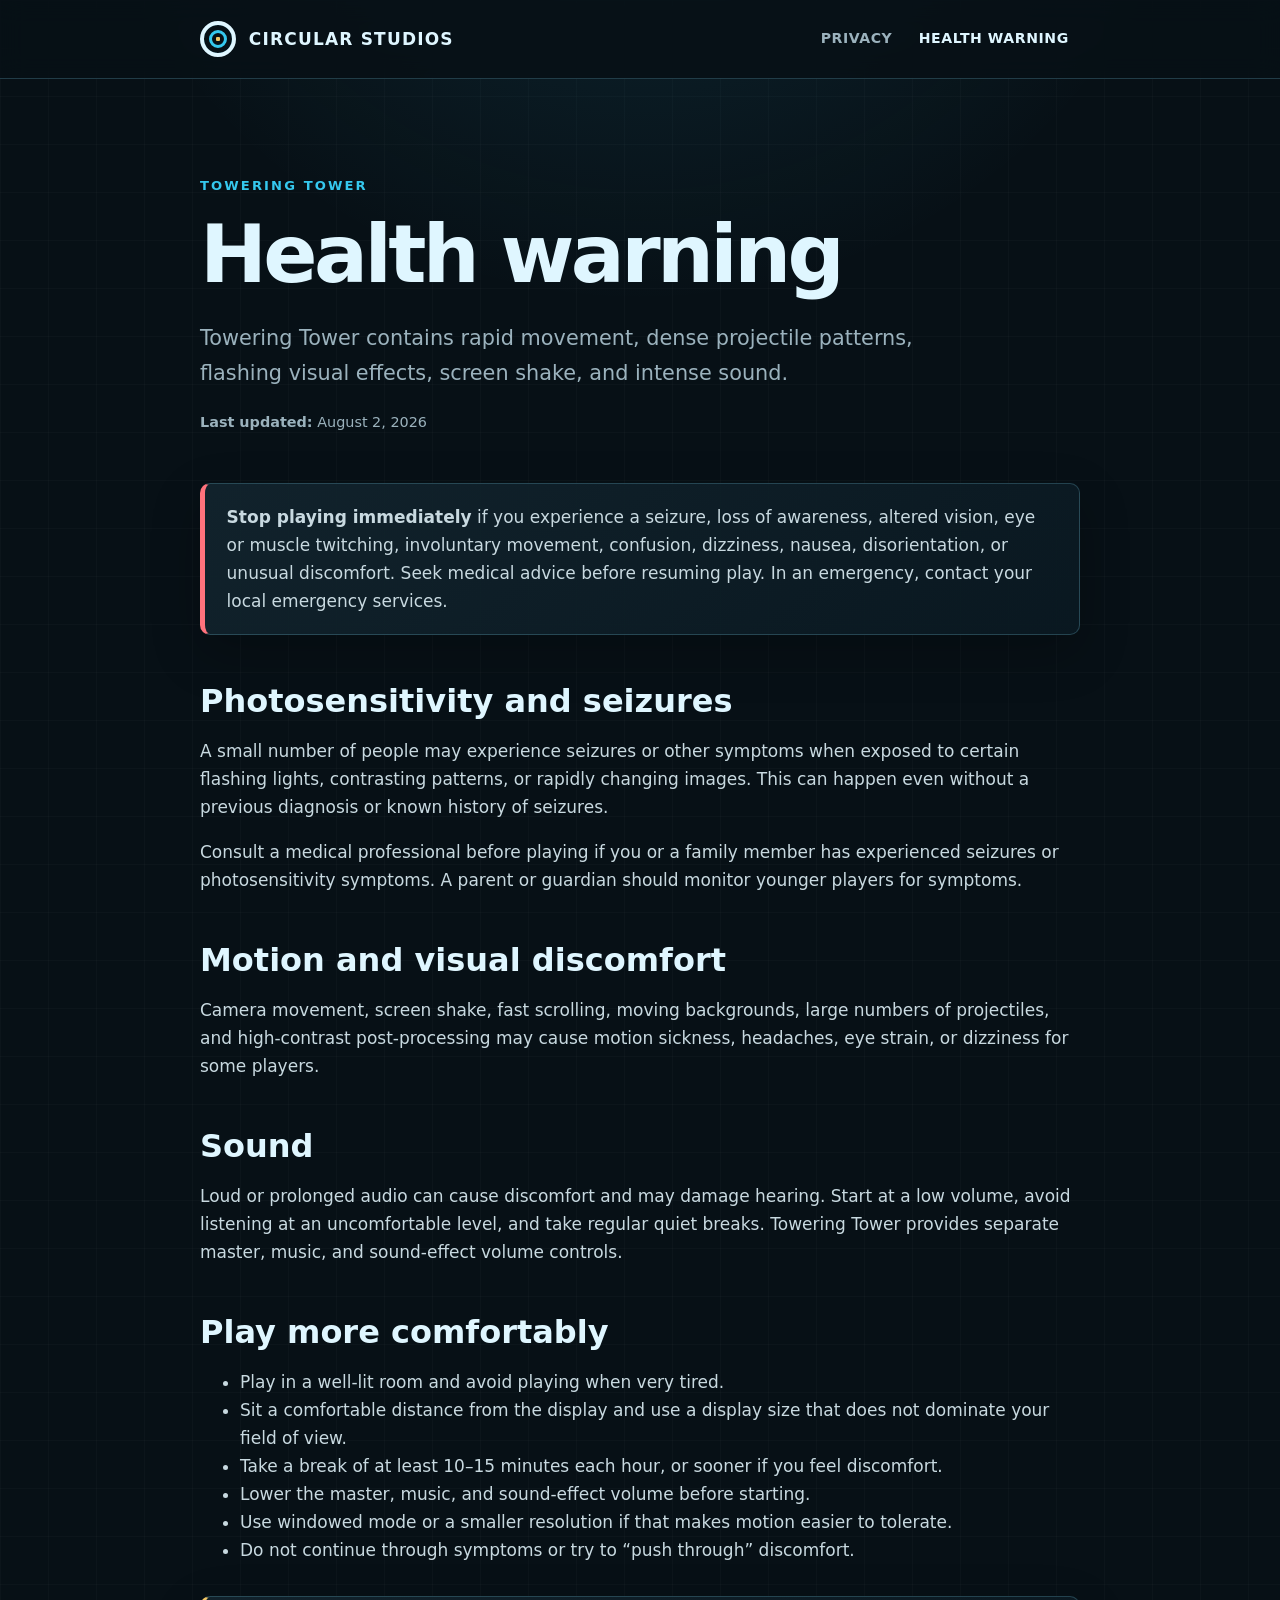
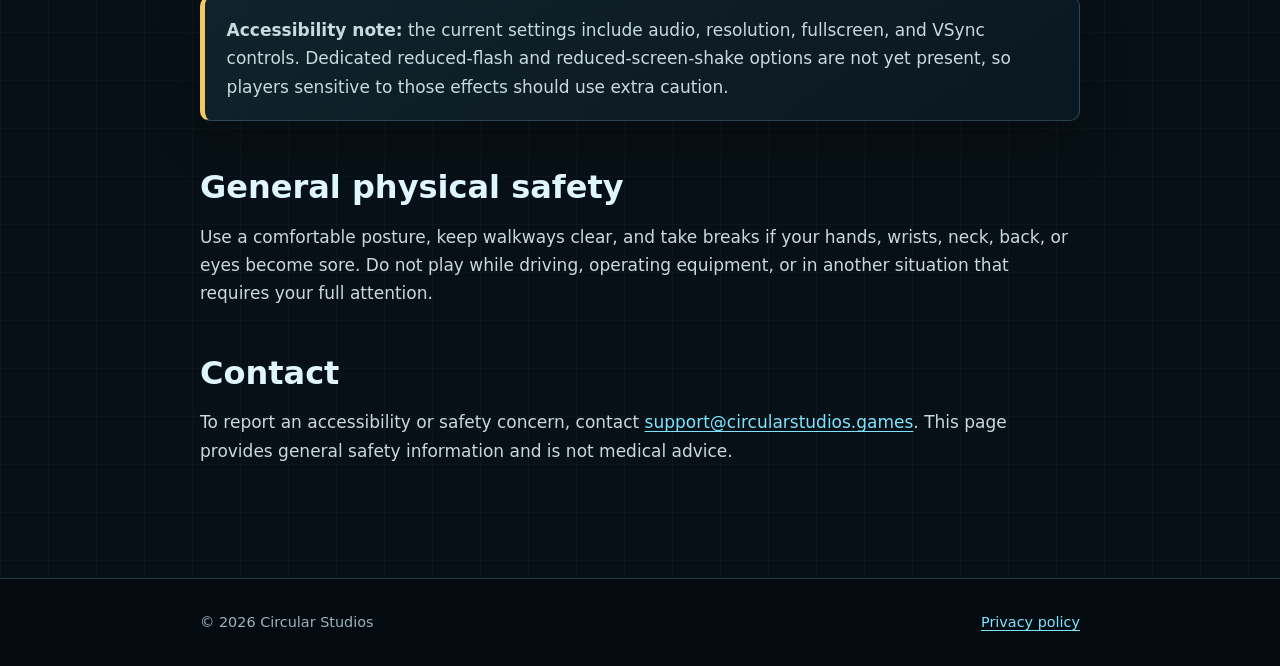
==== Marketing/LegalSite/health/index.html @ bb386722 "Profesh" ====
<!doctype html>
<html lang="en">
<head>
  <meta charset="utf-8">
  <meta name="viewport" content="width=device-width, initial-scale=1">
  <meta name="description" content="Health and photosensitivity warning for Towering Tower by Circular Studios.">
  <title>Health Warning | Towering Tower</title>
  <link rel="stylesheet" href="../assets/site.css">
</head>
<body>
  <header class="site-header">
    <div class="header-inner">
      <a class="brand" href="../" aria-label="Circular Studios home">
        <span class="brand-mark" aria-hidden="true"></span>
        <span>Circular Studios</span>
      </a>
      <nav class="nav" aria-label="Legal pages">
        <a href="../privacy/">Privacy</a>
        <a href="./" aria-current="page">Health warning</a>
      </nav>
    </div>
  </header>

  <main class="page">
    <div class="hero">
      <p class="eyebrow">Towering Tower</p>
      <h1>Health warning</h1>
      <p class="lede">Towering Tower contains rapid movement, dense projectile patterns, flashing visual effects, screen shake, and intense sound.</p>
      <p class="updated"><strong>Last updated:</strong> August 2, 2026</p>
    </div>

    <div class="notice urgent">
      <p><strong>Stop playing immediately</strong> if you experience a seizure, loss of awareness, altered vision, eye or muscle twitching, involuntary movement, confusion, dizziness, nausea, disorientation, or unusual discomfort. Seek medical advice before resuming play. In an emergency, contact your local emergency services.</p>
    </div>

    <section>
      <h2>Photosensitivity and seizures</h2>
      <p>A small number of people may experience seizures or other symptoms when exposed to certain flashing lights, contrasting patterns, or rapidly changing images. This can happen even without a previous diagnosis or known history of seizures.</p>
      <p>Consult a medical professional before playing if you or a family member has experienced seizures or photosensitivity symptoms. A parent or guardian should monitor younger players for symptoms.</p>
    </section>

    <section>
      <h2>Motion and visual discomfort</h2>
      <p>Camera movement, screen shake, fast scrolling, moving backgrounds, large numbers of projectiles, and high-contrast post-processing may cause motion sickness, headaches, eye strain, or dizziness for some players.</p>
    </section>

    <section>
      <h2>Sound</h2>
      <p>Loud or prolonged audio can cause discomfort and may damage hearing. Start at a low volume, avoid listening at an uncomfortable level, and take regular quiet breaks. Towering Tower provides separate master, music, and sound-effect volume controls.</p>
    </section>

    <section>
      <h2>Play more comfortably</h2>
      <ul>
        <li>Play in a well-lit room and avoid playing when very tired.</li>
        <li>Sit a comfortable distance from the display and use a display size that does not dominate your field of view.</li>
        <li>Take a break of at least 10–15 minutes each hour, or sooner if you feel discomfort.</li>
        <li>Lower the master, music, and sound-effect volume before starting.</li>
        <li>Use windowed mode or a smaller resolution if that makes motion easier to tolerate.</li>
        <li>Do not continue through symptoms or try to “push through” discomfort.</li>
      </ul>
    </section>

    <div class="notice warning">
      <p><strong>Accessibility note:</strong> the current settings include audio, resolution, fullscreen, and VSync controls. Dedicated reduced-flash and reduced-screen-shake options are not yet present, so players sensitive to those effects should use extra caution.</p>
    </div>

    <section>
      <h2>General physical safety</h2>
      <p>Use a comfortable posture, keep walkways clear, and take breaks if your hands, wrists, neck, back, or eyes become sore. Do not play while driving, operating equipment, or in another situation that requires your full attention.</p>
    </section>

    <section>
      <h2>Contact</h2>
      <p>To report an accessibility or safety concern, contact <a href="mailto:support@circularstudios.games">support@circularstudios.games</a>. This page provides general safety information and is not medical advice.</p>
    </section>
  </main>

  <footer class="site-footer">
    <div class="footer-inner">
      <p>© 2026 Circular Studios</p>
      <p><a href="../privacy/">Privacy policy</a></p>
    </div>
  </footer>
</body>
</html>
---- Marketing/LegalSite/assets/site.css ----
:root {
  color-scheme: dark;
  --ink: #071016;
  --panel: #0d1a22;
  --panel-soft: #12242d;
  --ice: #dff6ff;
  --muted: #9bb2bd;
  --cyan: #35c8ee;
  --cyan-dark: #167a9b;
  --gold: #f2c765;
  --danger: #ff727c;
  --line: rgba(128, 219, 244, 0.22);
  --content: 880px;
}

* {
  box-sizing: border-box;
}

html {
  background: var(--ink);
  scroll-behavior: smooth;
}

body {
  min-height: 100vh;
  margin: 0;
  color: var(--ice);
  background:
    radial-gradient(circle at 50% -12%, rgba(53, 200, 238, 0.15), transparent 36rem),
    linear-gradient(rgba(255, 255, 255, 0.018) 1px, transparent 1px),
    linear-gradient(90deg, rgba(255, 255, 255, 0.018) 1px, transparent 1px),
    var(--ink);
  background-size: auto, 48px 48px, 48px 48px, auto;
  font-family: Inter, ui-sans-serif, system-ui, -apple-system, BlinkMacSystemFont, "Segoe UI", sans-serif;
  font-size: 17px;
  line-height: 1.65;
}

a {
  color: #7ce4ff;
  text-decoration-thickness: 1px;
  text-underline-offset: 0.2em;
}

a:hover {
  color: white;
}

a:focus-visible {
  border-radius: 3px;
  outline: 3px solid var(--gold);
  outline-offset: 4px;
}

.site-header {
  border-bottom: 1px solid var(--line);
  background: rgba(7, 16, 22, 0.88);
  backdrop-filter: blur(12px);
}

.header-inner,
.page,
.footer-inner {
  width: min(calc(100% - 2rem), var(--content));
  margin-inline: auto;
}

.header-inner {
  display: flex;
  align-items: center;
  justify-content: space-between;
  min-height: 78px;
  gap: 1rem;
}

.brand {
  display: inline-flex;
  align-items: center;
  gap: 0.8rem;
  color: var(--ice);
  font-weight: 900;
  letter-spacing: 0.07em;
  text-decoration: none;
  text-transform: uppercase;
}

.brand-mark {
  position: relative;
  display: inline-block;
  width: 36px;
  height: 36px;
  flex: 0 0 auto;
  border: 4px solid var(--ice);
  border-radius: 50%;
  box-shadow: inset 0 0 0 5px var(--ink), inset 0 0 0 8px var(--cyan);
}

.brand-mark::after {
  position: absolute;
  inset: 12px;
  border-radius: 1px;
  background: var(--gold);
  content: "";
}

.nav {
  display: flex;
  flex-wrap: wrap;
  gap: 0.25rem;
}

.nav a {
  padding: 0.5rem 0.7rem;
  color: var(--muted);
  font-size: 0.88rem;
  font-weight: 800;
  letter-spacing: 0.04em;
  text-decoration: none;
  text-transform: uppercase;
}

.nav a[aria-current="page"],
.nav a:hover {
  color: var(--ice);
}

.page {
  padding-block: clamp(3rem, 8vw, 6rem);
}

.hero {
  max-width: 740px;
  margin-bottom: 3rem;
}

.eyebrow {
  margin: 0 0 0.75rem;
  color: var(--cyan);
  font-size: 0.82rem;
  font-weight: 900;
  letter-spacing: 0.16em;
  text-transform: uppercase;
}

h1,
h2,
h3 {
  line-height: 1.15;
  text-wrap: balance;
}

h1 {
  margin: 0 0 1rem;
  font-size: clamp(2.4rem, 8vw, 5rem);
  letter-spacing: -0.045em;
}

h2 {
  margin: 3rem 0 0.8rem;
  font-size: clamp(1.5rem, 4vw, 2rem);
}

h3 {
  margin: 1.8rem 0 0.5rem;
  font-size: 1.12rem;
}

p,
li {
  color: #c8d9e0;
}

.lede {
  color: var(--muted);
  font-size: clamp(1.08rem, 2.2vw, 1.3rem);
}

.updated {
  color: var(--muted);
  font-size: 0.9rem;
}

.card-grid {
  display: grid;
  grid-template-columns: repeat(2, minmax(0, 1fr));
  gap: 1rem;
  margin-top: 2rem;
}

.card,
.notice {
  border: 1px solid var(--line);
  border-radius: 10px;
  background: linear-gradient(145deg, rgba(18, 36, 45, 0.95), rgba(10, 25, 33, 0.95));
  box-shadow: 0 18px 50px rgba(0, 0, 0, 0.24);
}

.card {
  display: block;
  min-height: 210px;
  padding: 1.5rem;
  color: inherit;
  text-decoration: none;
  transition: transform 150ms ease, border-color 150ms ease;
}

.card:hover {
  border-color: rgba(124, 228, 255, 0.72);
  transform: translateY(-3px);
}

.card h2 {
  margin-top: 0.5rem;
}

.card p {
  margin-bottom: 0;
}

.notice {
  margin: 2rem 0;
  padding: 1.2rem 1.35rem;
  border-left: 5px solid var(--cyan);
}

.notice.warning {
  border-left-color: var(--gold);
}

.notice.urgent {
  border-left-color: var(--danger);
}

.notice > :first-child {
  margin-top: 0;
}

.notice > :last-child {
  margin-bottom: 0;
}

.contents {
  margin: 2rem 0 3rem;
  padding: 1.2rem 1.4rem;
  border: 1px solid var(--line);
  border-radius: 8px;
  background: rgba(13, 26, 34, 0.72);
}

.contents strong {
  display: block;
  margin-bottom: 0.5rem;
}

.contents ol {
  margin: 0;
  padding-left: 1.3rem;
  columns: 2;
}

.contents li {
  break-inside: avoid;
  margin-bottom: 0.3rem;
}

section {
  scroll-margin-top: 1rem;
}

code {
  padding: 0.12em 0.35em;
  border: 1px solid var(--line);
  border-radius: 4px;
  background: var(--panel);
  color: var(--ice);
}

.site-footer {
  border-top: 1px solid var(--line);
  background: rgba(4, 11, 15, 0.72);
}

.footer-inner {
  display: flex;
  justify-content: space-between;
  gap: 1rem;
  padding-block: 2rem;
}

.footer-inner p {
  margin: 0;
  color: var(--muted);
  font-size: 0.9rem;
}

@media (max-width: 650px) {
  .header-inner,
  .footer-inner {
    align-items: flex-start;
    flex-direction: column;
    padding-block: 1rem;
  }

  .card-grid {
    grid-template-columns: 1fr;
  }

  .contents ol {
    columns: 1;
  }
}

@media print {
  body {
    color: #111;
    background: white;
    font-size: 11pt;
  }

  .site-header,
  .site-footer,
  .contents {
    display: none;
  }

  p,
  li,
  a {
    color: #111;
  }

  .page {
    width: 100%;
    padding: 0;
  }

  .notice {
    box-shadow: none;
  }
}
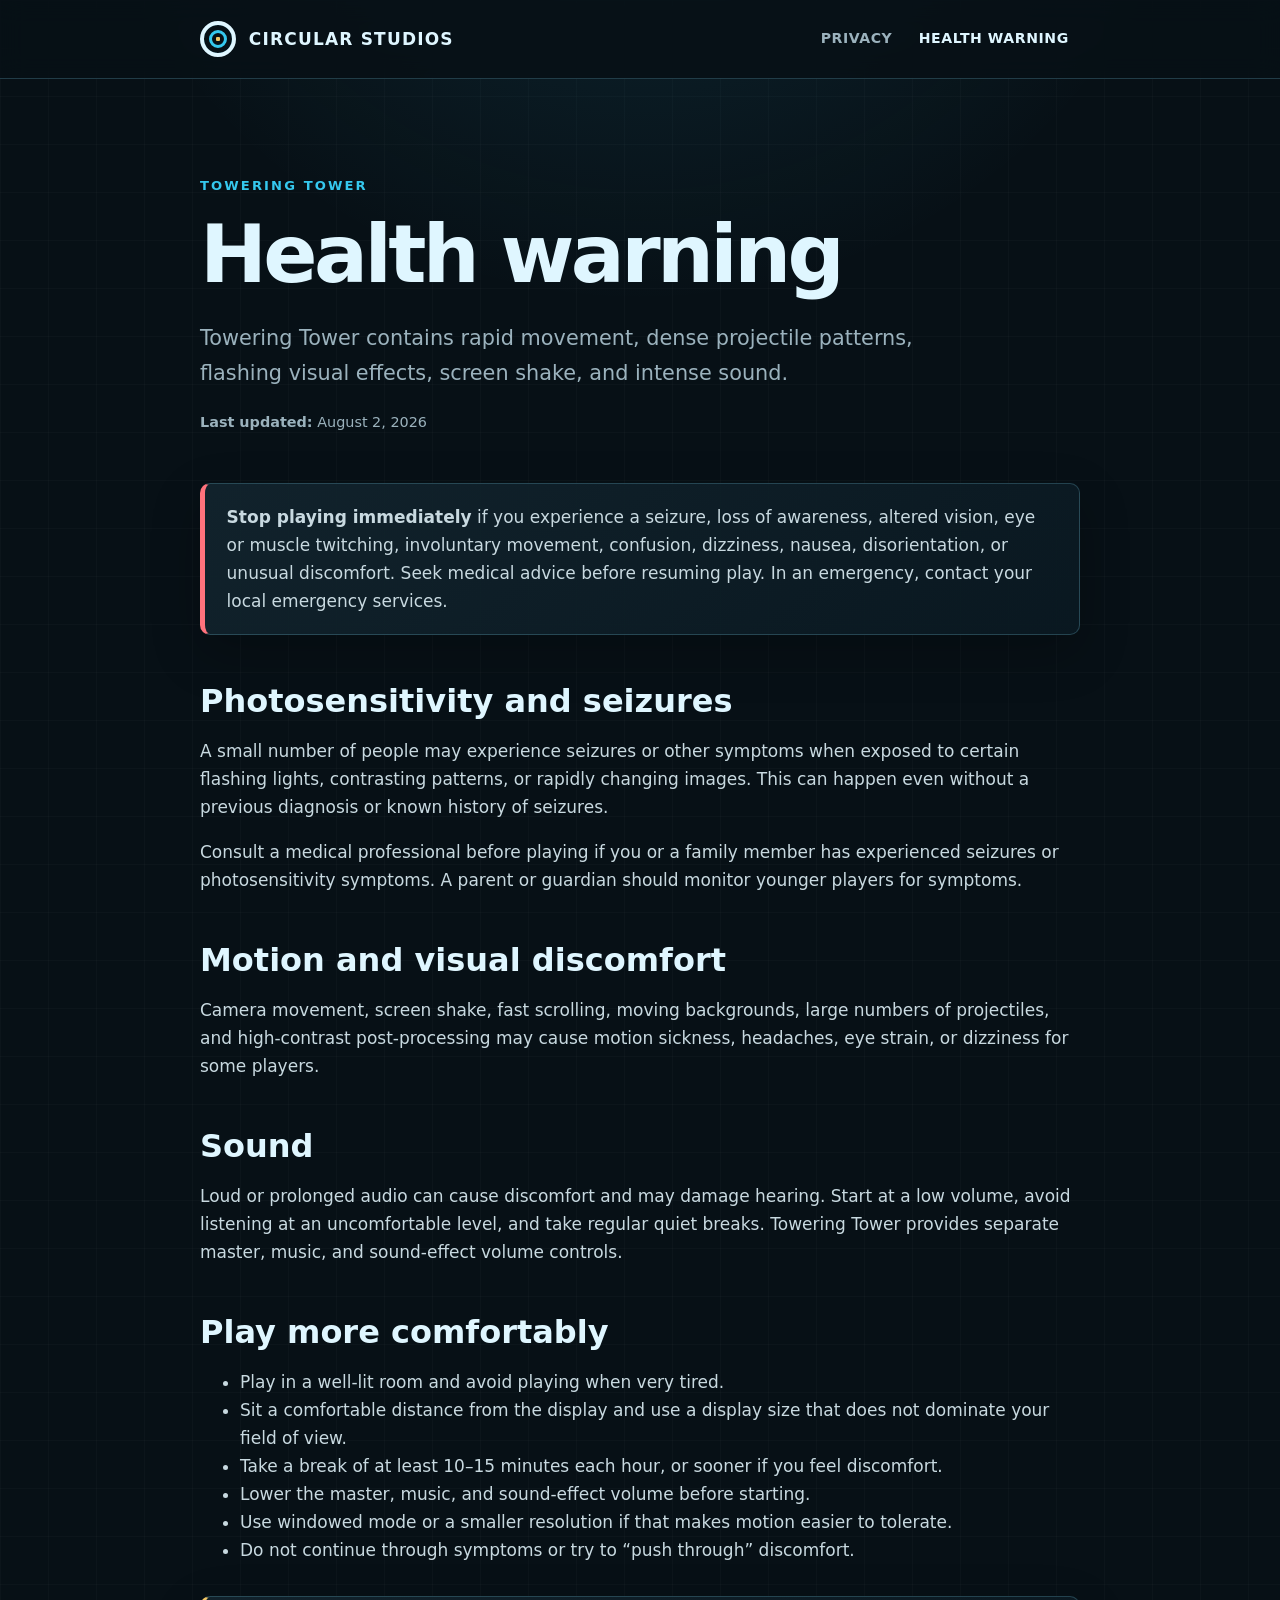
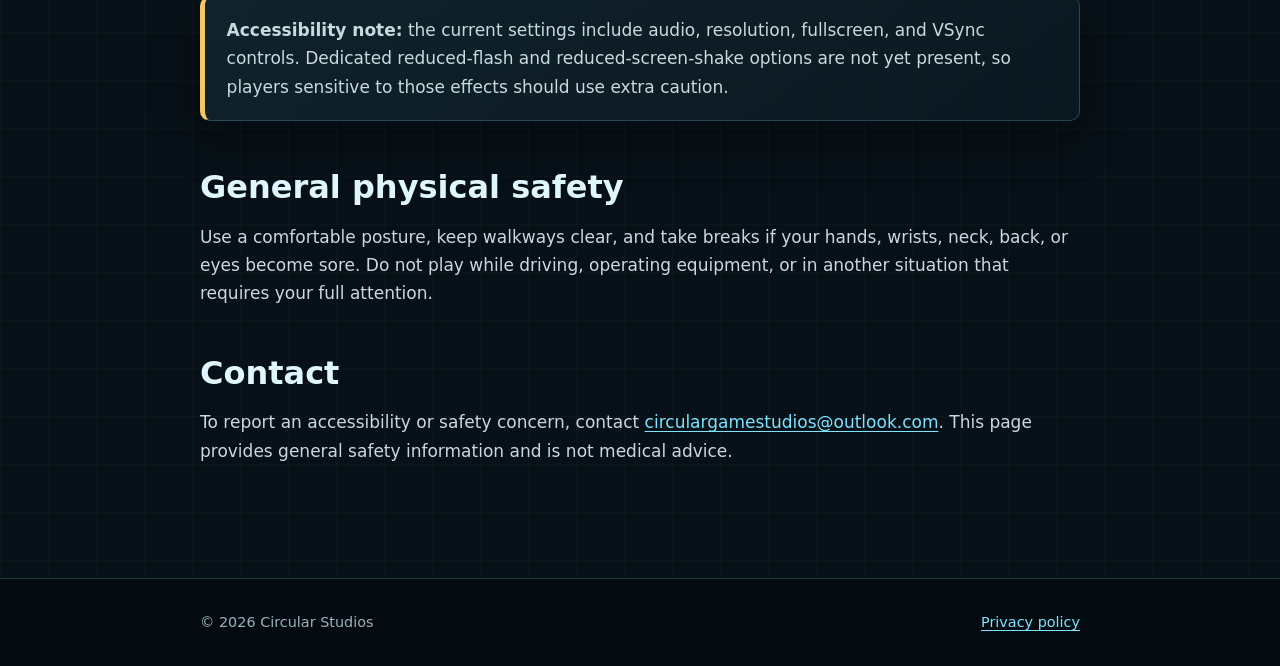
==== commit c9f2b7f3: "Add Steam Cloud saves and deploy legal site" ====
--- a/Marketing/LegalSite/health/index.html
+++ b/Marketing/LegalSite/health/index.html
@@ -72,7 +72,7 @@
 
     <section>
       <h2>Contact</h2>
-      <p>To report an accessibility or safety concern, contact <a href="mailto:support@circularstudios.games">support@circularstudios.games</a>. This page provides general safety information and is not medical advice.</p>
+      <p>To report an accessibility or safety concern, contact <a href="mailto:circulargamestudios@outlook.com">circulargamestudios@outlook.com</a>. This page provides general safety information and is not medical advice.</p>
     </section>
   </main>
 
